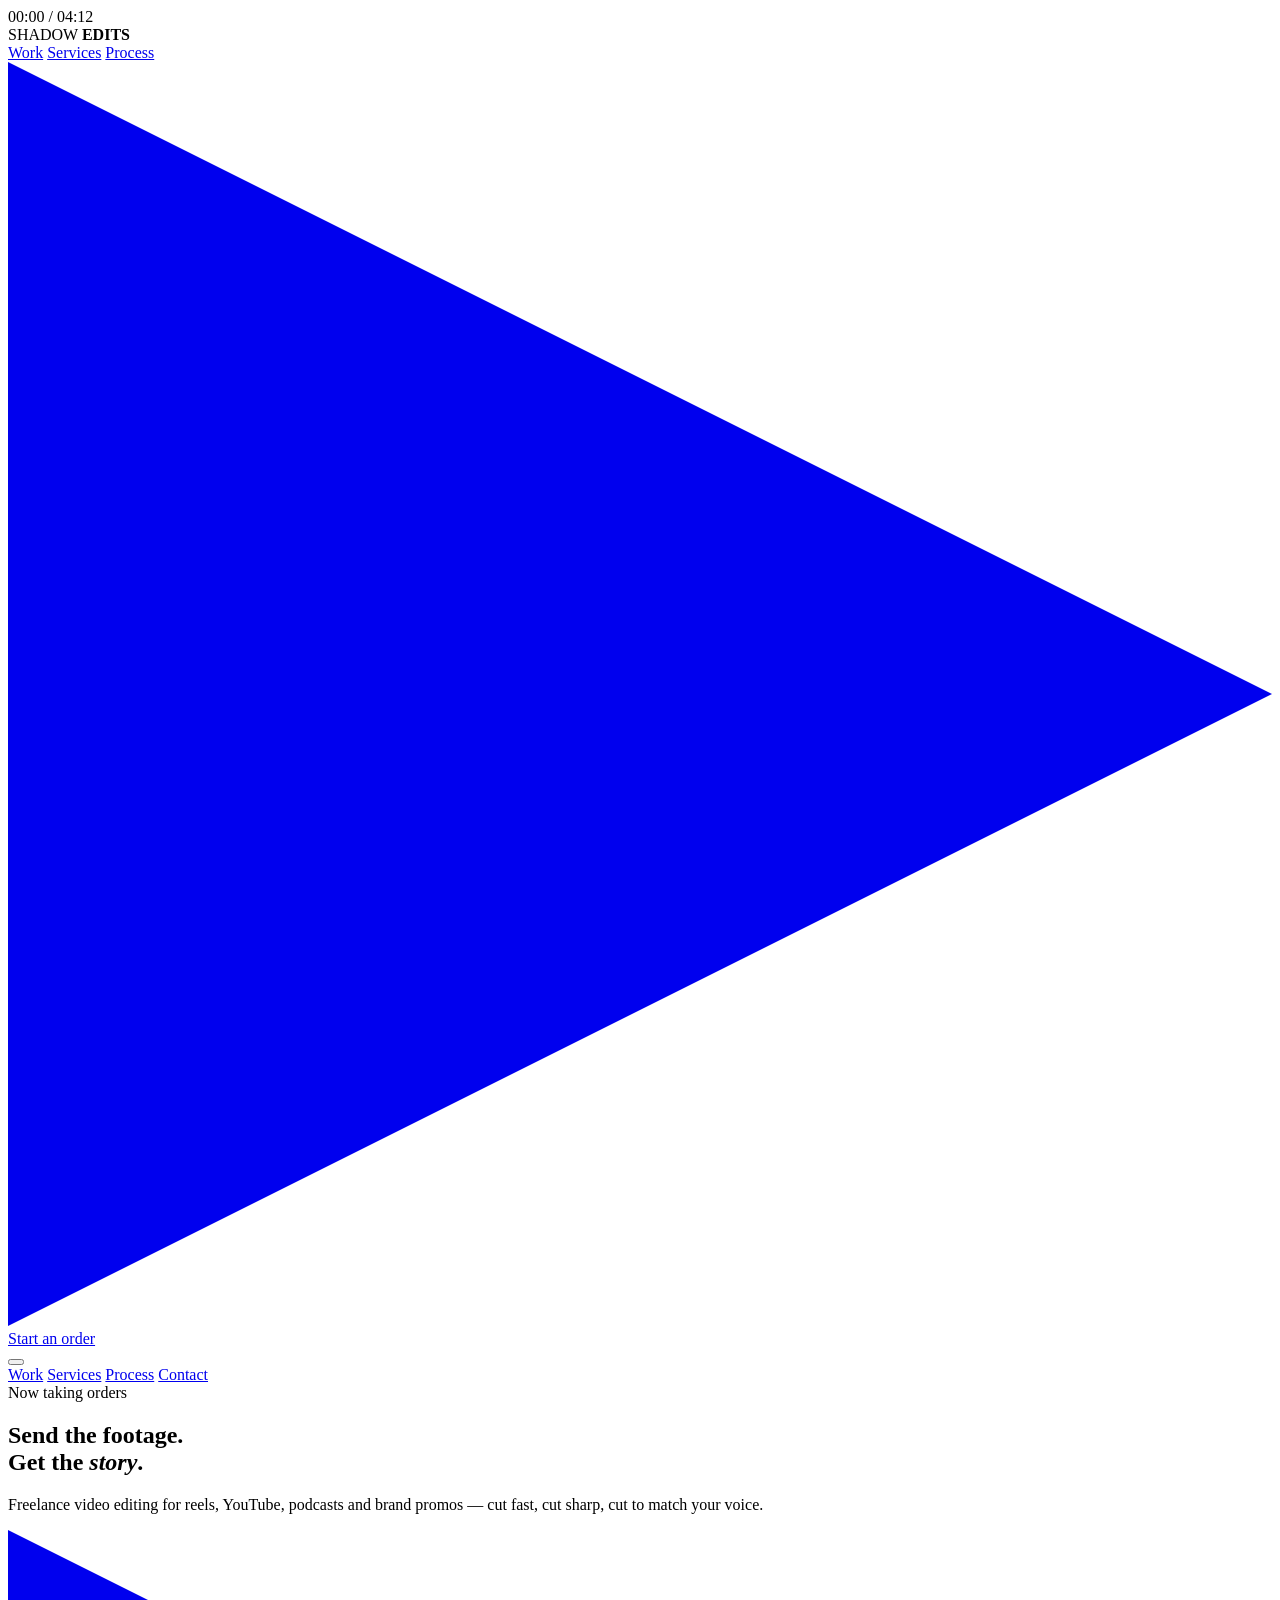
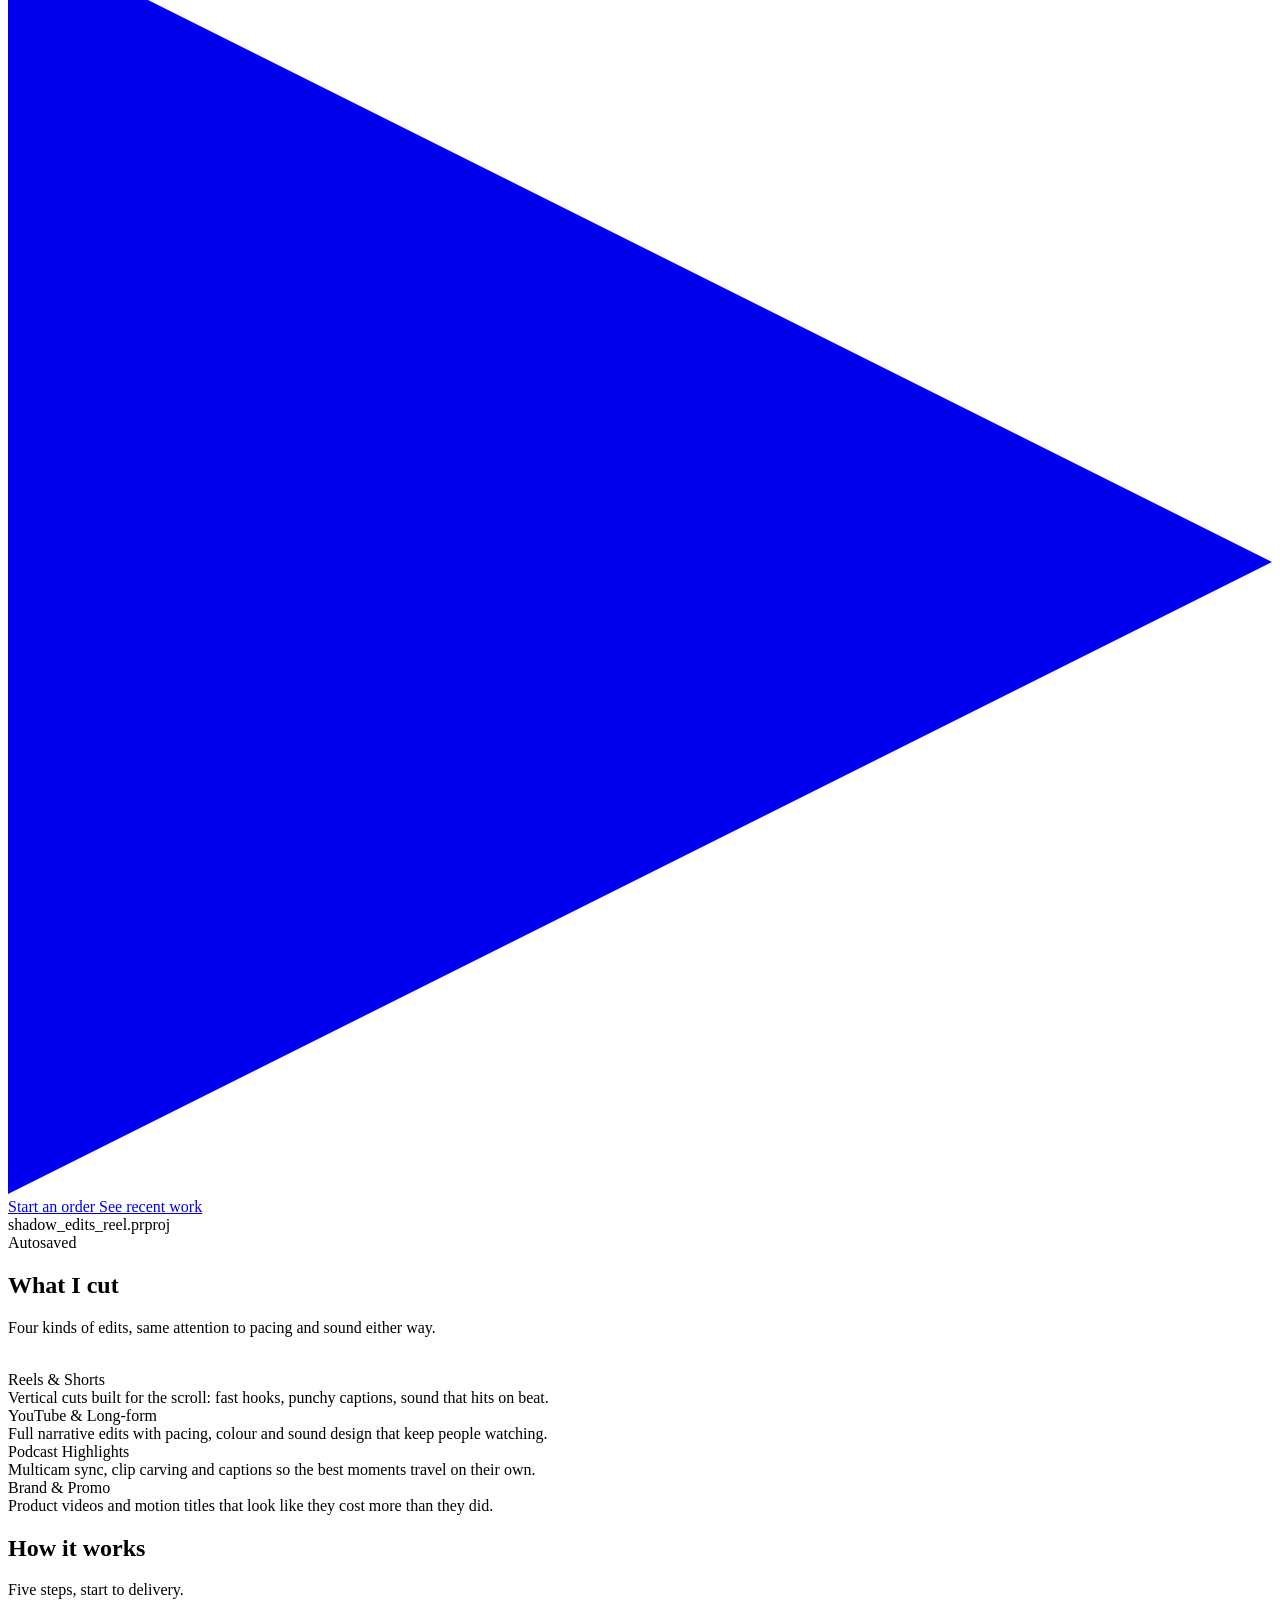
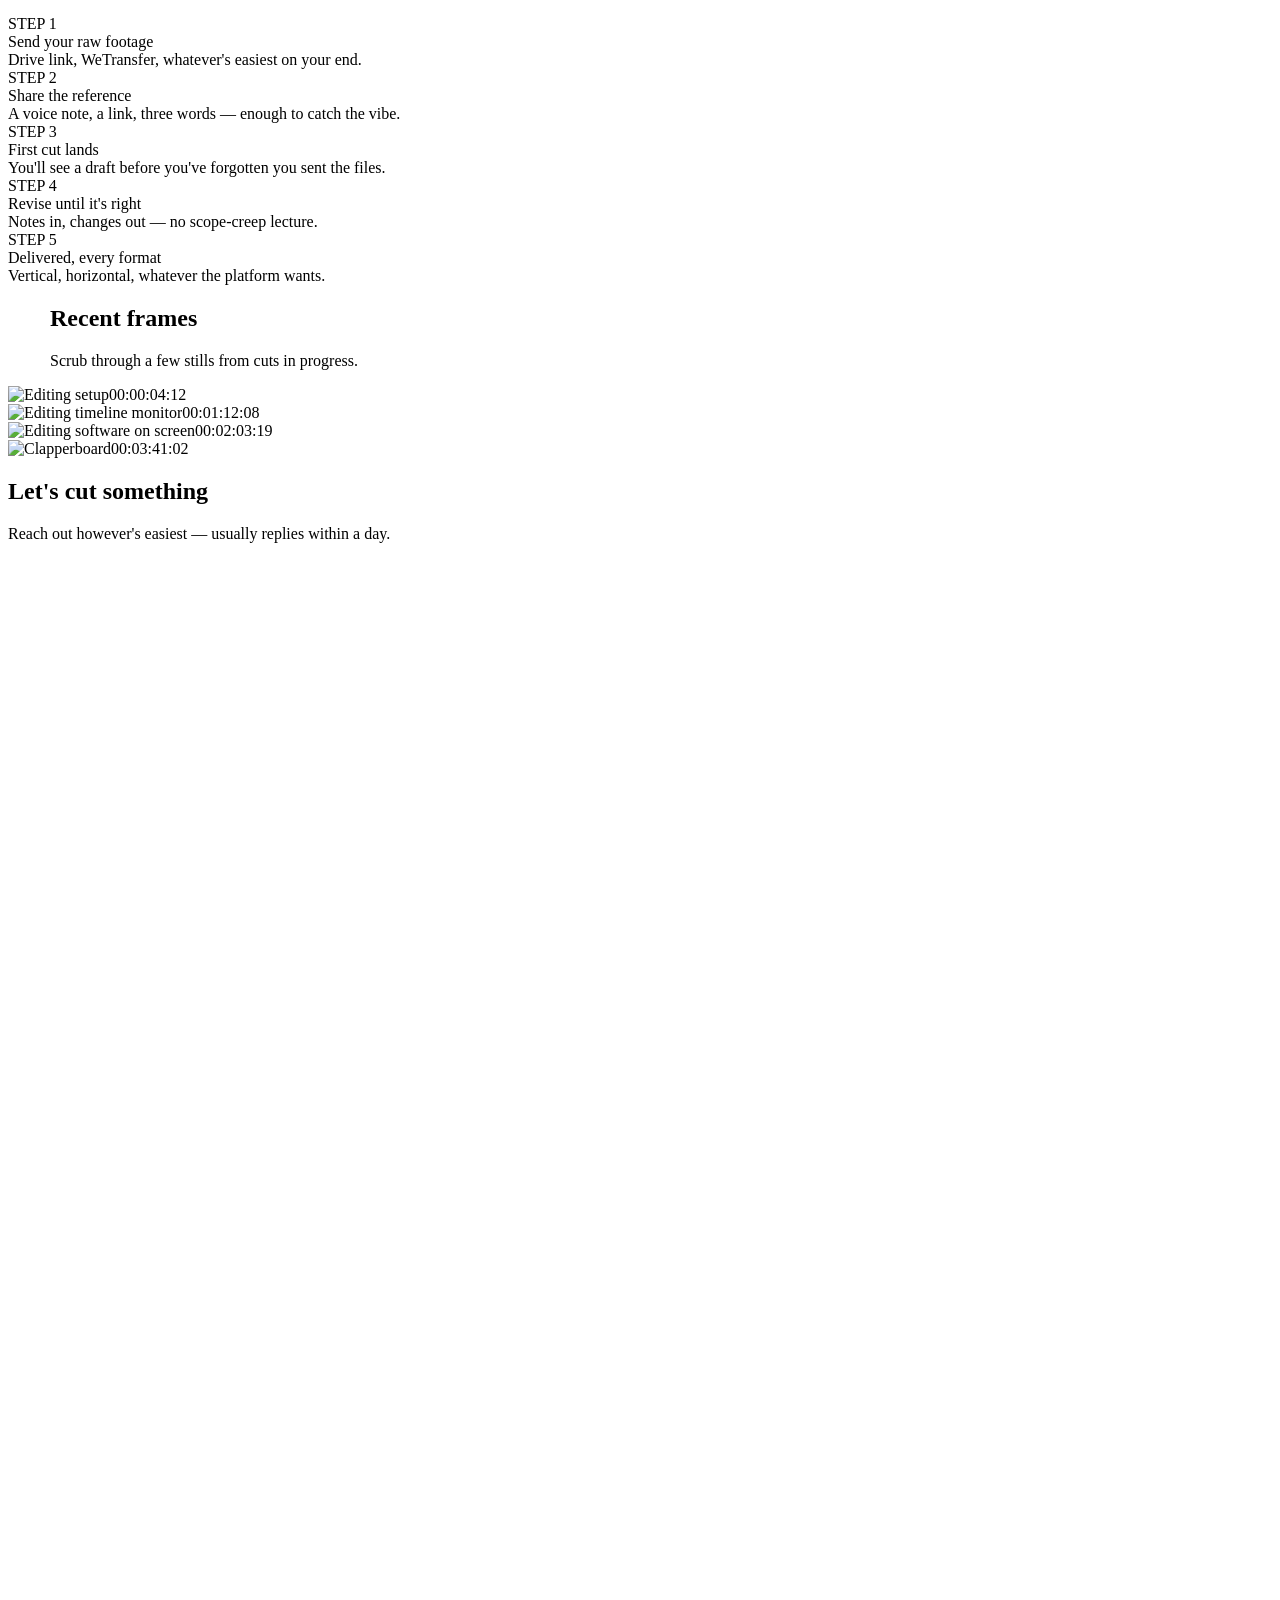
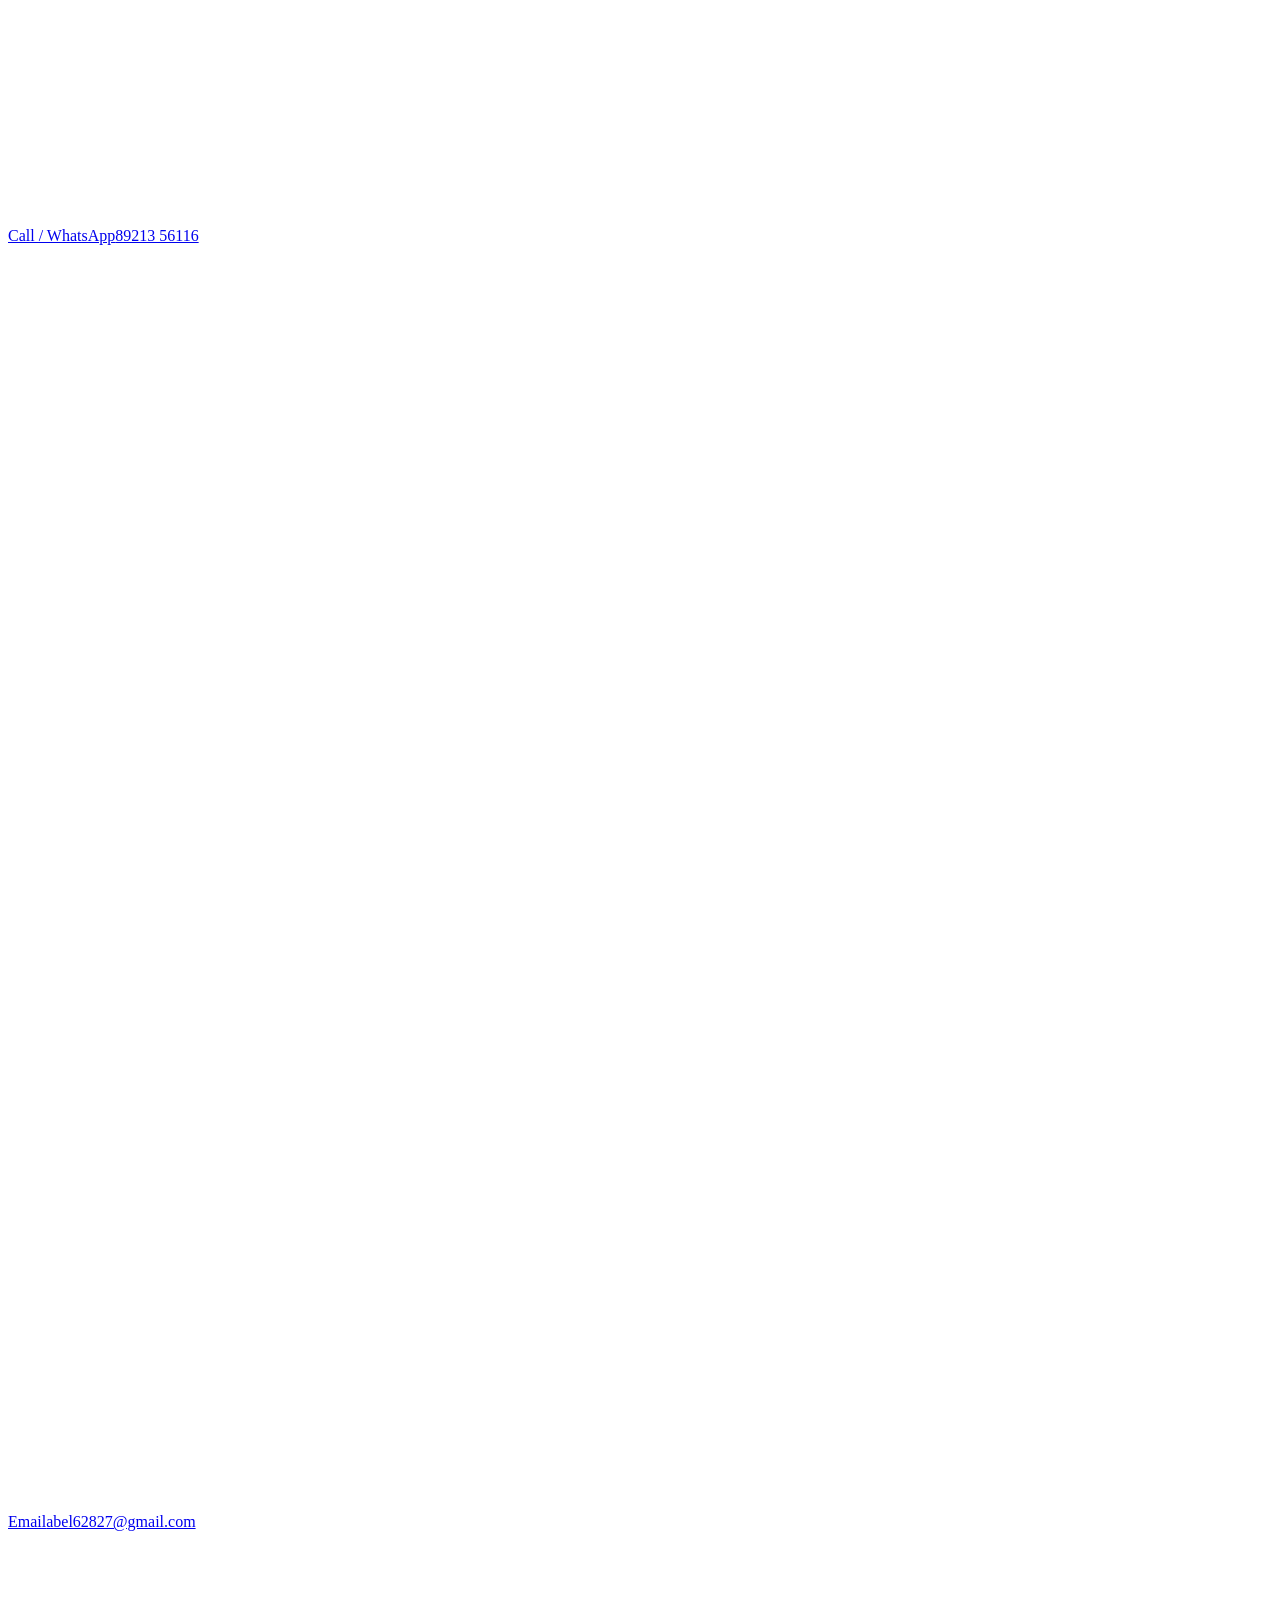
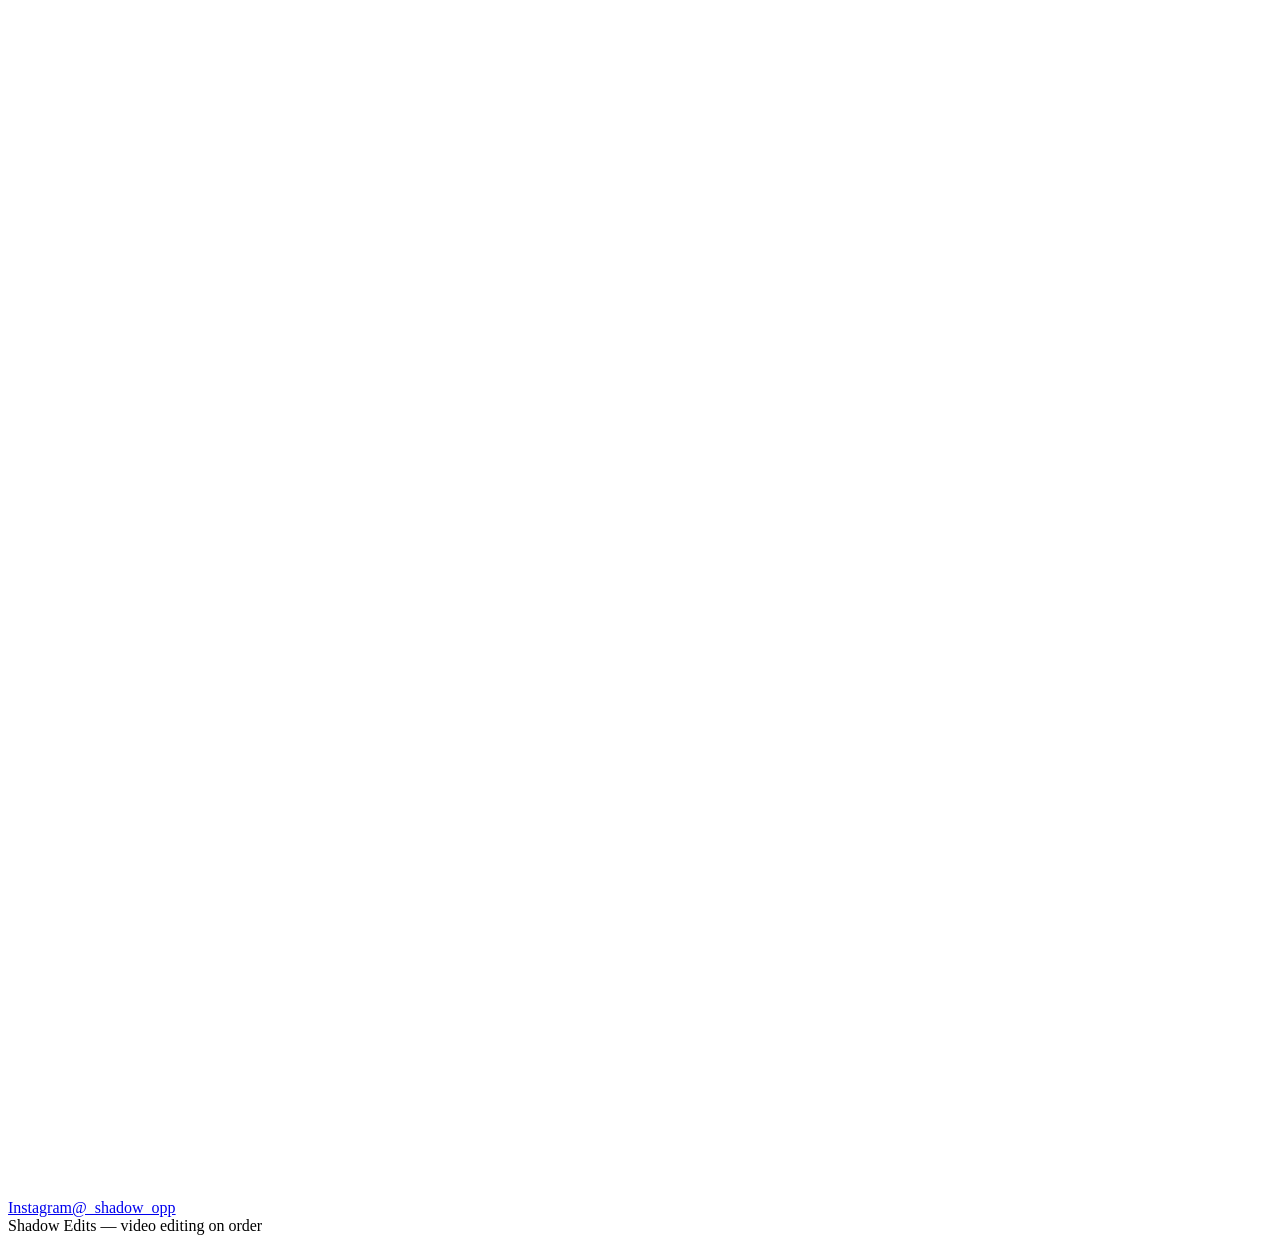
==== index.html @ 0a3d3d5d "Add files via upload" ====
<!DOCTYPE html>
<html lang="en">
<head>
<meta charset="UTF-8">
<meta name="viewport" content="width=device-width, initial-scale=1.0">
<title>Shadow Edits — Video Editing on Order</title>
<meta name="description" content="Freelance video editing for reels, YouTube, podcasts and brand promos. Send the footage, get the cut.">
<link rel="preconnect" href="https://fonts.googleapis.com">
<link rel="preconnect" href="https://fonts.gstatic.com" crossorigin>
<link href="https://fonts.googleapis.com/css2?family=Bebas+Neue&family=Space+Grotesk:wght@400;500;600;700&display=swap" rel="stylesheet">
<link rel="stylesheet" href="css/style.css">
</head>
<body>

  <div class="scrubber"><div class="scrubber-fill" id="scrubFill"></div></div>
  <div class="timecode" id="timecode">00:00 / 04:12</div>

  <header>
    <nav class="wrap">
      <div class="logo"><span class="tally"></span>SHADOW <b>EDITS</b></div>
      <div class="nav-links">
        <a href="#work">Work</a>
        <a href="#services">Services</a>
        <a href="#process">Process</a>
        <a href="#contact" class="nav-cta">
          <svg viewBox="0 0 10 10"><polygon points="0,0 10,5 0,10" fill="currentColor"/></svg>
          Start an order
        </a>
      </div>
      <button class="burger" id="burger" aria-label="Menu"><span></span><span></span></button>
    </nav>
  </header>

  <div class="mobile-menu" id="mobileMenu">
    <a href="#work">Work</a>
    <a href="#services">Services</a>
    <a href="#process">Process</a>
    <a href="#contact">Contact</a>
  </div>

  <section class="hero">
    <div class="wrap hero-inner">
      <div class="kicker"><span class="tally"></span> Now taking orders</div>
      <h1>Send the footage.<br>Get the <em>story</em>.</h1>
      <p>Freelance video editing for reels, YouTube, podcasts and brand promos — cut fast, cut sharp, cut to match your voice.</p>
      <div class="cta-row">
        <a href="#contact" class="btn-primary">
          <svg viewBox="0 0 10 10"><polygon points="0,0 10,5 0,10" fill="currentColor"/></svg>
          Start an order
        </a>
        <a href="#work" class="btn-ghost">See recent work</a>
      </div>

      <div class="chrome-bar">
        <div class="chrome-dots"><span></span><span></span><span></span></div>
        <div class="chrome-file">shadow_edits_reel.prproj</div>
        <div class="chrome-status"><span class="tally"></span>Autosaved</div>
      </div>
    </div>
  </section>

  <section id="services">
    <div class="wrap">
      <div class="section-head">
        <h2>What I cut</h2>
        <p>Four kinds of edits, same attention to pacing and sound either way.</p>
      </div>

      <div class="bento">
        <div class="card card-feature">
          <img src="https://images.unsplash.com/photo-1515634928627-2a4e0dae3ddf?w=1000&auto=format&fit=crop&q=80" alt="">
          <div class="card-body">
            <div class="card-name">Reels &amp; Shorts</div>
            <div class="card-desc">Vertical cuts built for the scroll: fast hooks, punchy captions, sound that hits on beat.</div>
          </div>
        </div>
        <div class="bento-side">
          <div class="card card-small">
            <div class="card-name">YouTube &amp; Long-form</div>
            <div class="card-desc">Full narrative edits with pacing, colour and sound design that keep people watching.</div>
          </div>
          <div class="card card-small">
            <div class="card-name">Podcast Highlights</div>
            <div class="card-desc">Multicam sync, clip carving and captions so the best moments travel on their own.</div>
          </div>
          <div class="card card-small">
            <div class="card-name">Brand &amp; Promo</div>
            <div class="card-desc">Product videos and motion titles that look like they cost more than they did.</div>
          </div>
        </div>
      </div>
    </div>
  </section>

  <section id="process">
    <div class="wrap">
      <div class="section-head">
        <h2>How it works</h2>
        <p>Five steps, start to delivery.</p>
      </div>
      <div class="timeline">
        <div class="step"><div class="step-num">STEP 1</div><div class="step-title">Send your raw footage</div><div class="step-desc">Drive link, WeTransfer, whatever's easiest on your end.</div></div>
        <div class="step"><div class="step-num">STEP 2</div><div class="step-title">Share the reference</div><div class="step-desc">A voice note, a link, three words — enough to catch the vibe.</div></div>
        <div class="step"><div class="step-num">STEP 3</div><div class="step-title">First cut lands</div><div class="step-desc">You'll see a draft before you've forgotten you sent the files.</div></div>
        <div class="step"><div class="step-num">STEP 4</div><div class="step-title">Revise until it's right</div><div class="step-desc">Notes in, changes out — no scope-creep lecture.</div></div>
        <div class="step"><div class="step-num">STEP 5</div><div class="step-title">Delivered, every format</div><div class="step-desc">Vertical, horizontal, whatever the platform wants.</div></div>
      </div>
    </div>
  </section>

  <section id="work">
    <div class="wrap" style="max-width:none;">
      <div class="wrap" style="padding:0;max-width:1180px;margin:0 auto;">
        <div class="section-head">
          <h2>Recent frames</h2>
          <p>Scrub through a few stills from cuts in progress.</p>
        </div>
      </div>
      <div class="reel">
        <div class="frame"><img src="https://images.unsplash.com/photo-1502209877429-d7c6df9eb3f9?w=800&auto=format&fit=crop&q=80" alt="Editing setup"><span class="tc">00:00:04:12</span></div>
        <div class="frame"><img src="https://images.unsplash.com/photo-1574717024653-61fd2cf4d44d?w=800&auto=format&fit=crop&q=80" alt="Editing timeline monitor"><span class="tc">00:01:12:08</span></div>
        <div class="frame"><img src="https://images.unsplash.com/photo-1551302175-952301267d19?w=800&auto=format&fit=crop&q=80" alt="Editing software on screen"><span class="tc">00:02:03:19</span></div>
        <div class="frame"><img src="https://images.unsplash.com/photo-1485846234645-a62644f84728?w=800&auto=format&fit=crop&q=80" alt="Clapperboard"><span class="tc">00:03:41:02</span></div>
      </div>
    </div>
  </section>

  <section id="contact">
    <div class="wrap">
      <div class="section-head">
        <h2>Let's cut something</h2>
        <p>Reach out however's easiest — usually replies within a day.</p>
      </div>

      <div class="contact-card">
        <a class="contact-row" href="tel:8921356116">
          <div class="contact-icon"><svg viewBox="0 0 24 24" fill="none" stroke-width="2" stroke-linecap="round" stroke-linejoin="round"><path d="M22 16.92v3a2 2 0 0 1-2.18 2 19.79 19.79 0 0 1-8.63-3.07 19.5 19.5 0 0 1-6-6 19.79 19.79 0 0 1-3.07-8.67A2 2 0 0 1 4.11 2h3a2 2 0 0 1 2 1.72c.127.96.361 1.903.7 2.81a2 2 0 0 1-.45 2.11L8.09 9.91a16 16 0 0 0 6 6l1.27-1.27a2 2 0 0 1 2.11-.45c.907.339 1.85.573 2.81.7A2 2 0 0 1 22 16.92z"/></svg></div>
          <div class="contact-text"><span class="contact-label">Call / WhatsApp</span><span class="contact-value">89213 56116</span></div>
        </a>
        <a class="contact-row" href="mailto:abel62827@gmail.com">
          <div class="contact-icon"><svg viewBox="0 0 24 24" fill="none" stroke-width="2" stroke-linecap="round" stroke-linejoin="round"><path d="M4 4h16v16H4z"/><path d="m22 6-10 7L2 6"/></svg></div>
          <div class="contact-text"><span class="contact-label">Email</span><span class="contact-value">abel62827@gmail.com</span></div>
        </a>
        <a class="contact-row" href="https://instagram.com/_shadow_opp" target="_blank" rel="noopener">
          <div class="contact-icon"><svg viewBox="0 0 24 24" fill="none" stroke-width="2" stroke-linecap="round" stroke-linejoin="round"><rect x="2" y="2" width="20" height="20" rx="5"/><path d="M16 11.37A4 4 0 1 1 12.63 8 4 4 0 0 1 16 11.37z"/><path d="M17.5 6.5h.01"/></svg></div>
          <div class="contact-text"><span class="contact-label">Instagram</span><span class="contact-value">@_shadow_opp</span></div>
        </a>
      </div>
    </div>
  </section>

  <footer>
    <div class="wrap" style="display:flex;justify-content:space-between;width:100%;flex-wrap:wrap;gap:8px;">
      <span>Shadow Edits — video editing on order</span>
      <span id="year"></span>
    </div>
  </footer>

<script src="js/main.js"></script>

</body>
</html>
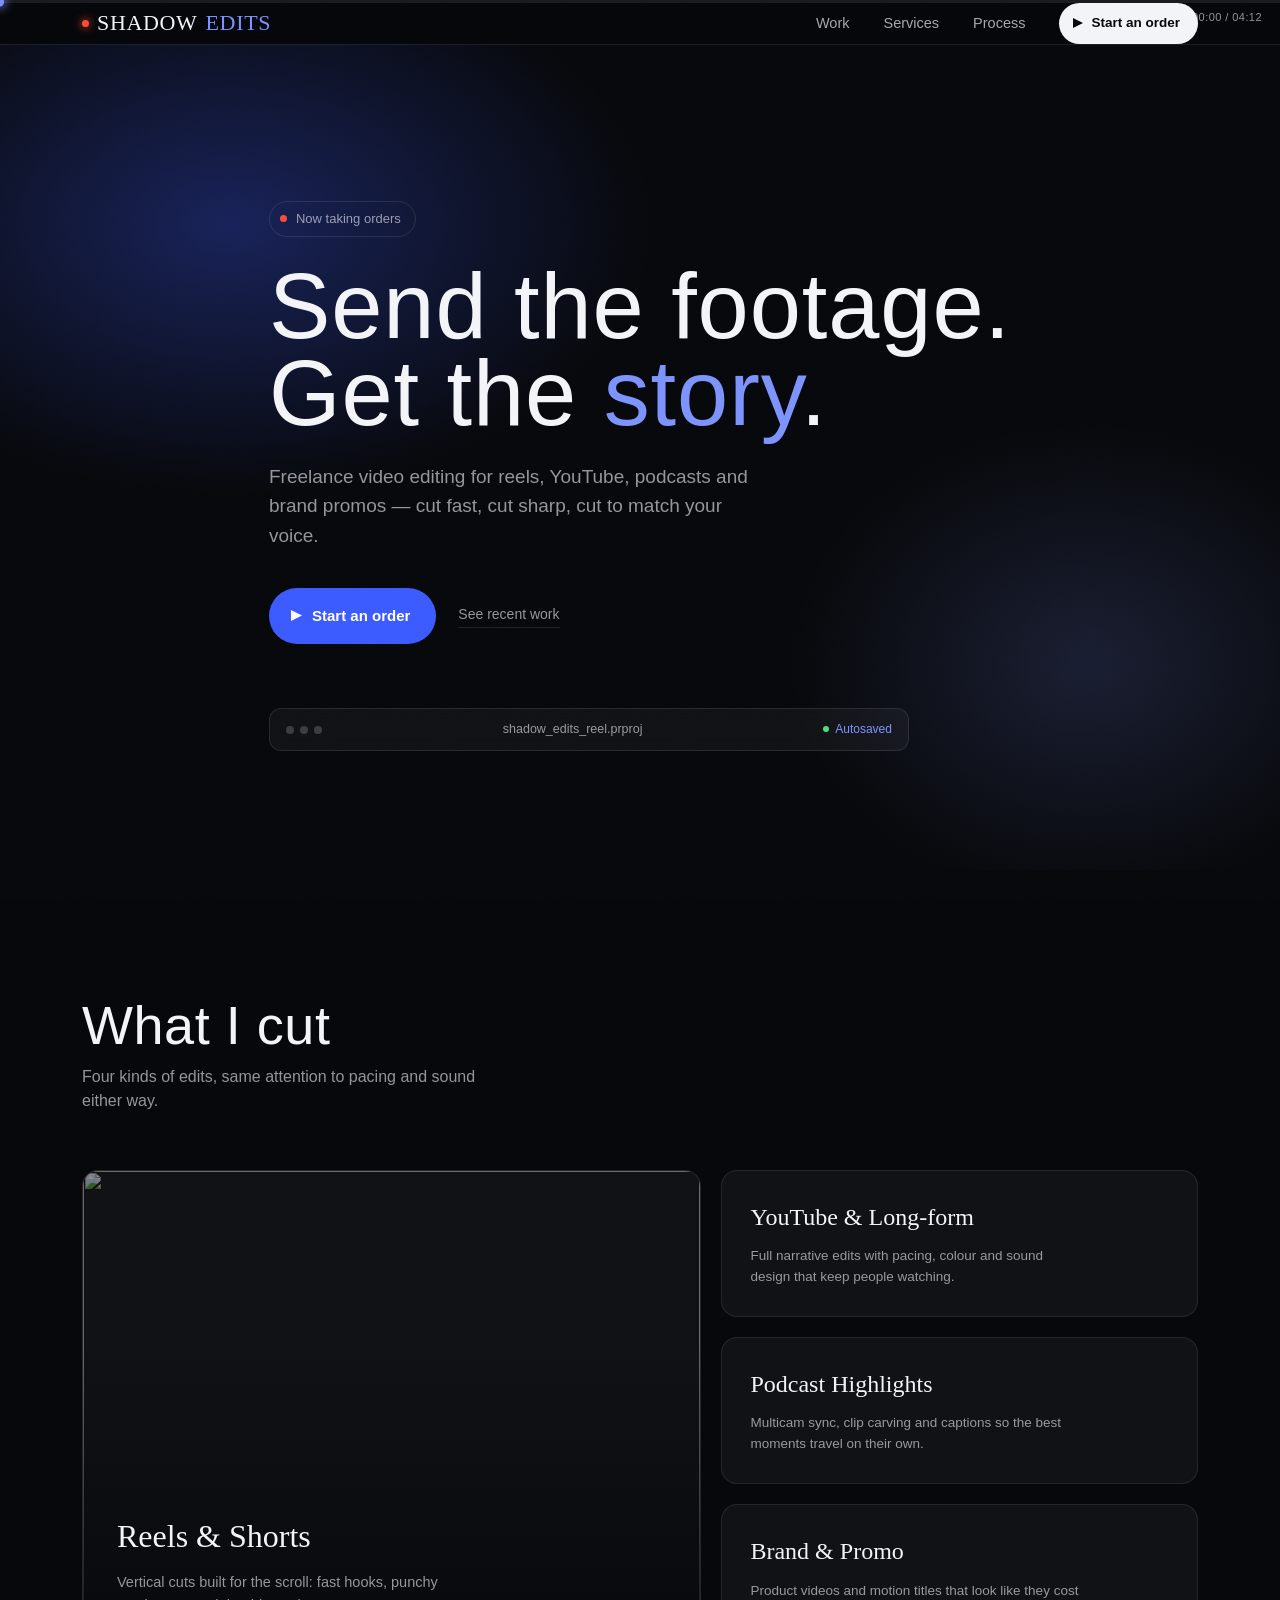
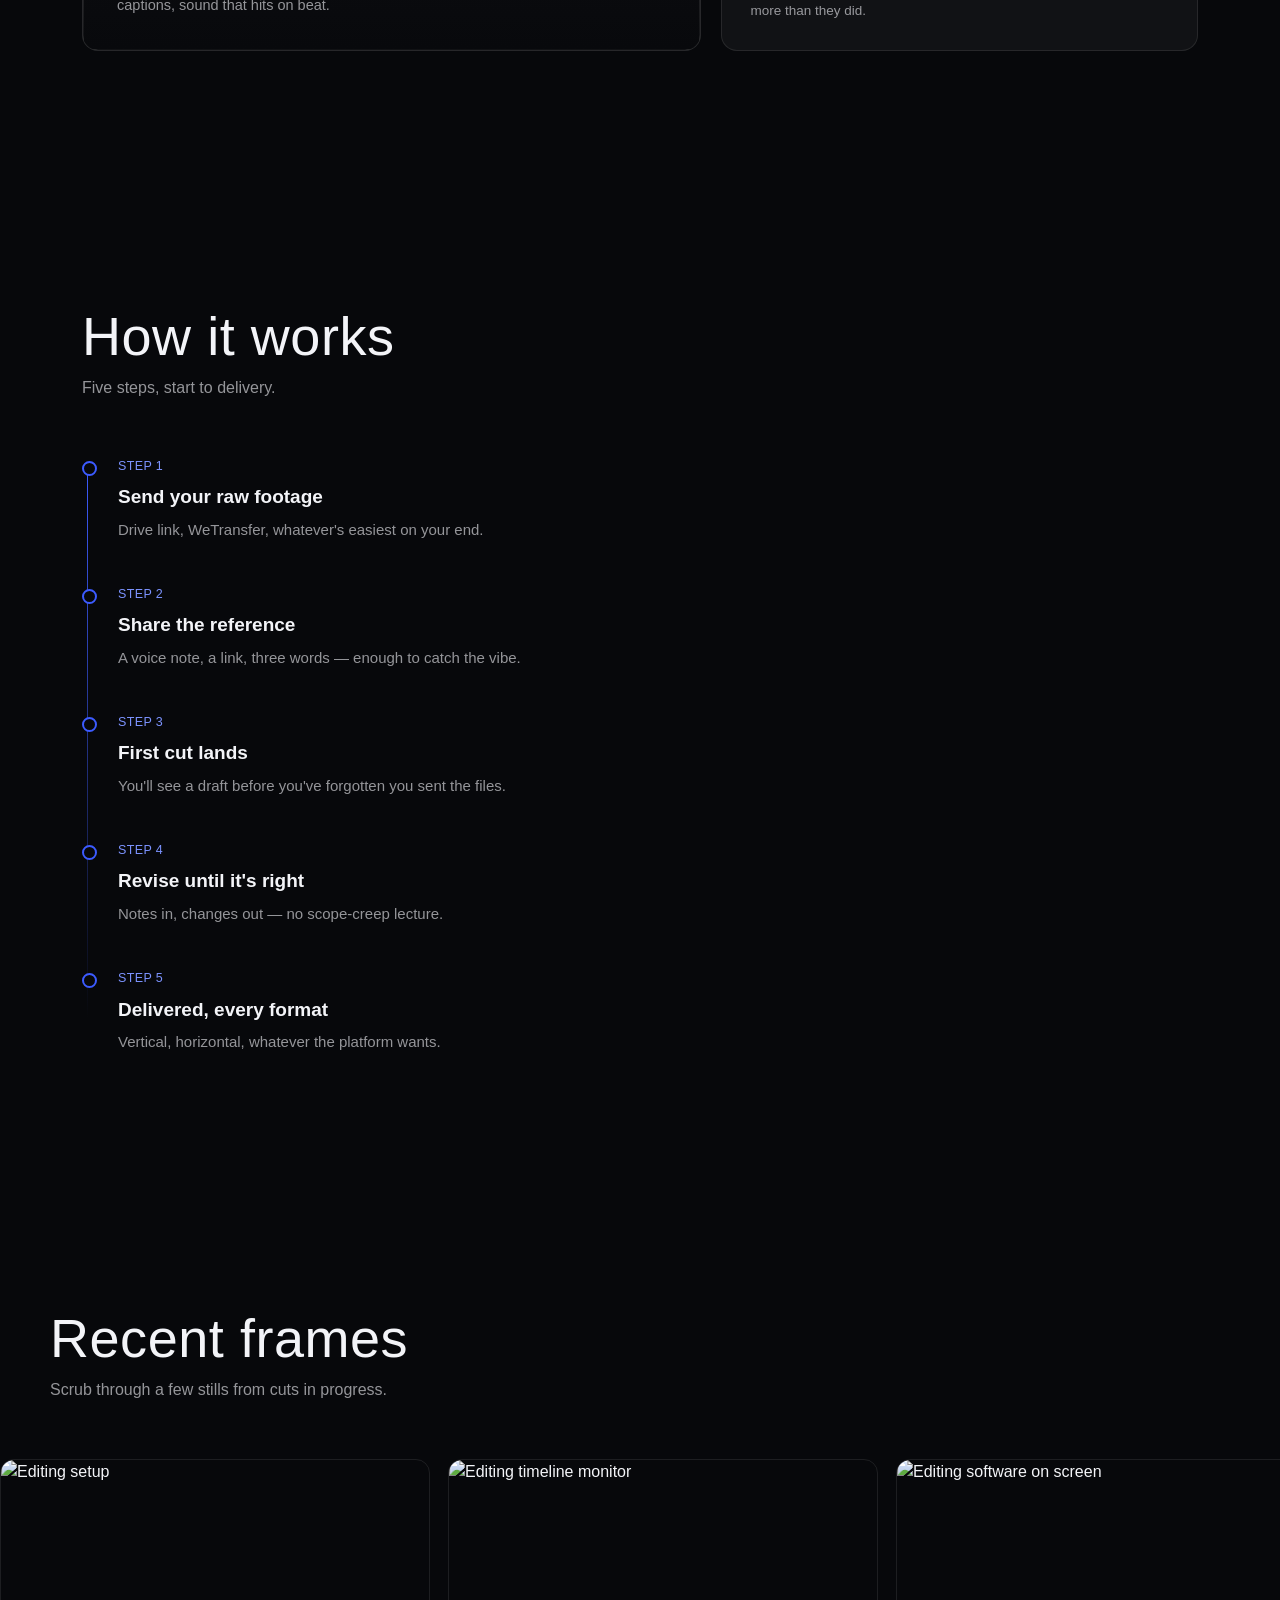
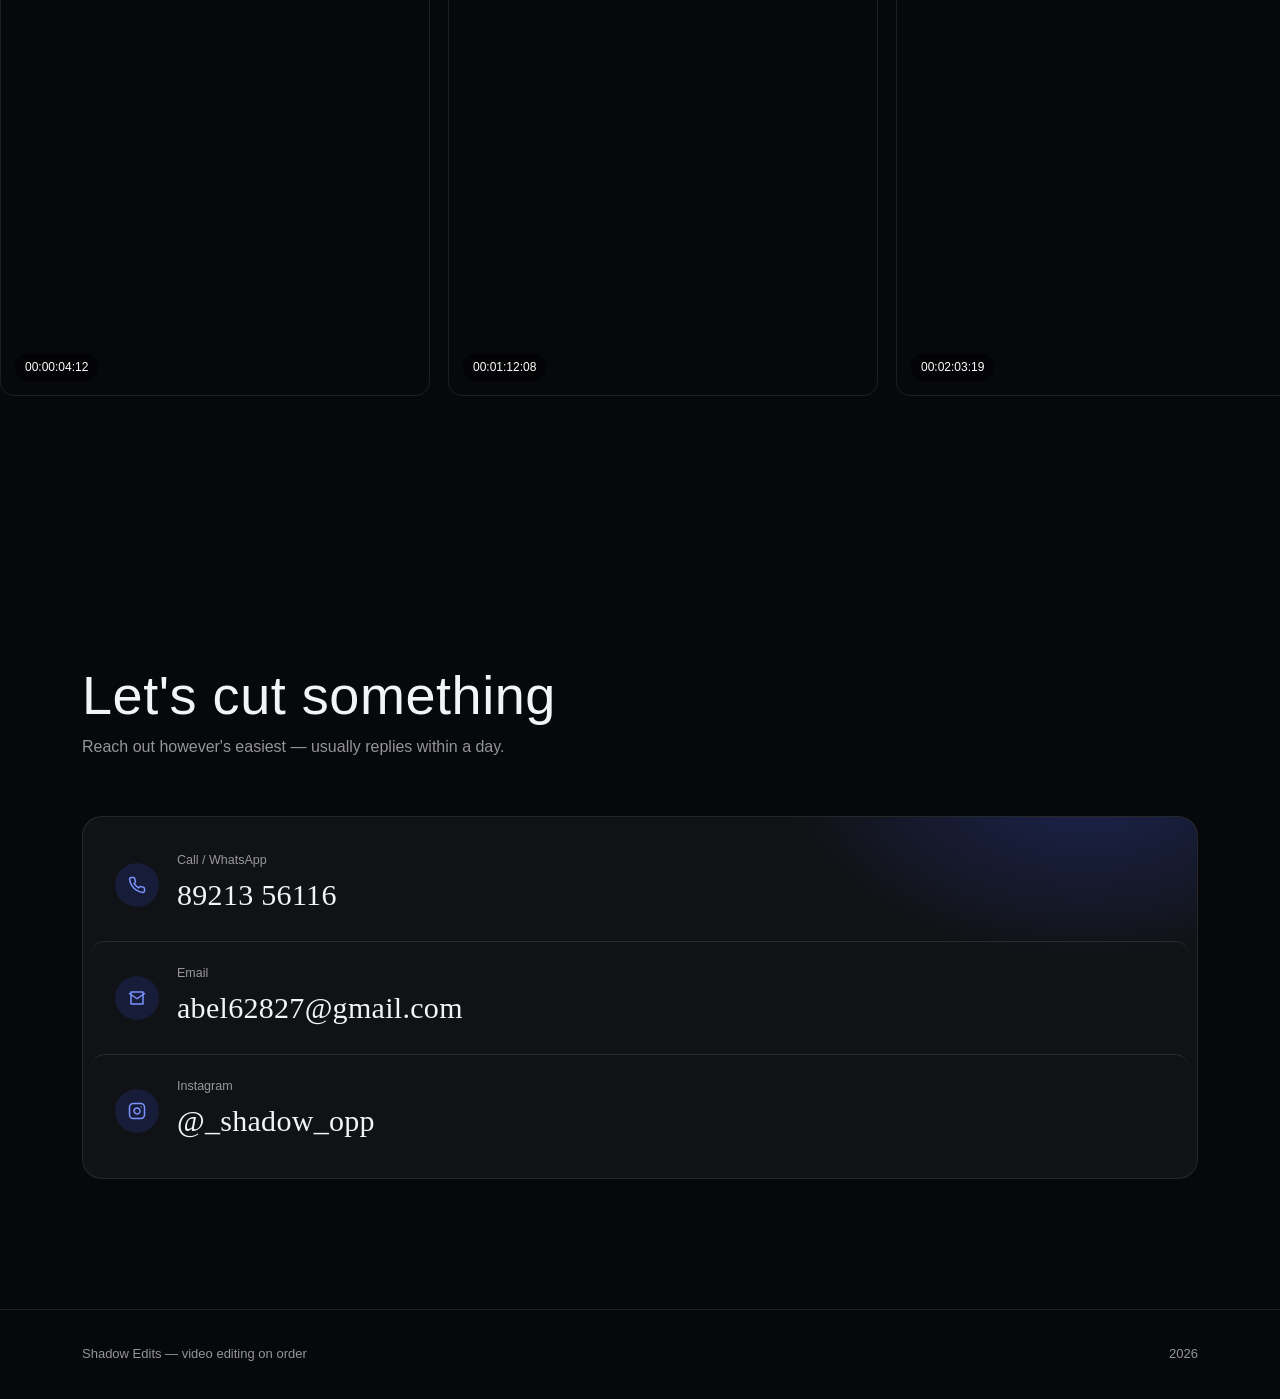
==== commit f388f6f5: "Add files via upload" ====
--- a/index.html
+++ b/index.html
@@ -1,4 +1,17 @@
 <!DOCTYPE html>
+<html>
+
+<head>
+  <meta charset="UTF-8">
+  <meta name="viewport" content="width=device-width, initial-scale=1">
+  <title></title>
+</head>
+
+<body>
+  
+</body>
+
+</html><!DOCTYPE html>
 <html lang="en">
 <head>
 <meta charset="UTF-8">
@@ -8,7 +21,301 @@
 <link rel="preconnect" href="https://fonts.googleapis.com">
 <link rel="preconnect" href="https://fonts.gstatic.com" crossorigin>
 <link href="https://fonts.googleapis.com/css2?family=Bebas+Neue&family=Space+Grotesk:wght@400;500;600;700&display=swap" rel="stylesheet">
-<link rel="stylesheet" href="css/style.css">
+<style>
+  :root{
+    --ink:#07080B;
+    --ink-2:#0D0F15;
+    --glass:rgba(255,255,255,0.045);
+    --glass-brd:rgba(255,255,255,0.09);
+    --text:#F3F4F8;
+    --muted:rgba(243,244,248,0.6);
+    --blue:#3C5BFF;
+    --blue-glow:#7C93FF;
+    --tally:#FF4B36;
+    --line:rgba(255,255,255,0.1);
+  }
+
+  *{margin:0;padding:0;box-sizing:border-box;}
+  html{scroll-behavior:smooth;}
+  ::selection{background:var(--blue);color:#fff;}
+
+  body{
+    font-family:'Space Grotesk', sans-serif;
+    background:var(--ink);
+    color:var(--text);
+    line-height:1.55;
+    overflow-x:hidden;
+    position:relative;
+  }
+
+  /* film grain */
+  body::before{
+    content:'';position:fixed;inset:0;z-index:2;pointer-events:none;
+    opacity:0.035;mix-blend-mode:overlay;
+    background-image:url("data:image/svg+xml,%3Csvg xmlns='http://www.w3.org/2000/svg' width='120' height='120'%3E%3Cfilter id='n'%3E%3CfeTurbulence type='fractalNoise' baseFrequency='0.9' numOctaves='2' stitchTiles='stitch'/%3E%3C/filter%3E%3Crect width='100%25' height='100%25' filter='url(%23n)'/%3E%3C/svg%3E");
+  }
+
+  h1,h2, .display{
+    font-family:'Bebas Neue', sans-serif;
+    letter-spacing:0.01em;
+    line-height:0.94;
+    font-weight:400;
+  }
+
+  a{color:inherit;text-decoration:none;}
+  img{display:block;max-width:100%;}
+  button{font-family:inherit;}
+
+  :focus-visible{outline:2px solid var(--blue-glow);outline-offset:3px;}
+
+  .wrap{max-width:1180px;margin:0 auto;padding:0 32px;}
+
+  /* ---------- Scrubber (scroll progress as a timeline) ---------- */
+  .scrubber{
+    position:fixed;top:0;left:0;right:0;height:3px;z-index:300;
+    background:rgba(255,255,255,0.08);
+  }
+  .scrubber-fill{
+    height:100%;width:0%;
+    background:linear-gradient(90deg, var(--blue), var(--blue-glow));
+    position:relative;
+  }
+  .scrubber-fill::after{
+    content:'';position:absolute;right:-4px;top:50%;translate:0 -50%;
+    width:9px;height:9px;border-radius:50%;
+    background:var(--blue-glow);
+    box-shadow:0 0 10px 2px rgba(124,147,255,0.7);
+  }
+  .timecode{
+    position:fixed;top:9px;right:18px;z-index:300;
+    font-size:11px;letter-spacing:0.04em;color:var(--muted);
+    font-variant-numeric:tabular-nums;
+    display:none;
+  }
+  @media(min-width:640px){ .timecode{display:block;} }
+
+  /* ---------- Nav ---------- */
+  header{
+    position:sticky;top:3px;z-index:200;
+    background:rgba(7,8,11,0.7);
+    backdrop-filter:blur(14px) saturate(1.4);
+    border-bottom:1px solid var(--line);
+  }
+  nav{
+    display:flex;align-items:center;justify-content:space-between;
+    padding:16px 32px;max-width:1180px;margin:0 auto;
+  }
+  .logo{font-family:'Bebas Neue';font-size:22px;letter-spacing:0.03em;display:flex;align-items:center;gap:8px;}
+  .logo .tally{width:7px;height:7px;border-radius:50%;background:var(--tally);box-shadow:0 0 8px 1px rgba(255,75,54,0.7);}
+  .logo b{color:var(--blue-glow);font-weight:400;}
+
+  .nav-links{display:flex;gap:34px;align-items:center;font-size:14.5px;}
+  .nav-links a:not(.nav-cta){opacity:0.68;transition:opacity .2s;position:relative;}
+  .nav-links a:not(.nav-cta):hover{opacity:1;}
+  .nav-cta{
+    display:inline-flex;align-items:center;gap:8px;
+    background:var(--text);color:var(--ink);
+    padding:10px 18px 10px 14px;border-radius:100px;
+    font-size:13.5px;font-weight:600;
+    transition:background .2s, color .2s, box-shadow .2s;
+  }
+  .nav-cta svg{width:10px;height:10px;}
+  .nav-cta:hover{background:var(--blue);color:#fff;box-shadow:0 0 24px rgba(60,91,255,0.5);}
+
+  .burger{display:none;width:34px;height:34px;position:relative;cursor:pointer;border:none;background:none;}
+  .burger span{
+    position:absolute;left:6px;right:6px;height:2px;background:var(--text);
+    transition:transform .3s ease, opacity .3s ease;
+  }
+  .burger span:nth-child(1){top:12px;}
+  .burger span:nth-child(2){top:20px;}
+  .burger.open span:nth-child(1){transform:translateY(8px) rotate(45deg);}
+  .burger.open span:nth-child(2){transform:translateY(0px) rotate(-45deg);}
+
+  .mobile-menu{
+    position:fixed;inset:0;background:var(--ink-2);z-index:190;
+    display:flex;flex-direction:column;justify-content:center;gap:28px;padding:32px;
+    transform:translateY(-100%);transition:transform .45s cubic-bezier(.77,0,.18,1);
+  }
+  .mobile-menu.open{transform:translateY(0);}
+  .mobile-menu a{font-family:'Bebas Neue';font-size:38px;}
+
+  /* ---------- Hero ---------- */
+  .hero{
+    position:relative;min-height:92vh;display:flex;align-items:center;
+    padding:80px 0 40px;
+  }
+  .hero::before{
+    content:'';position:absolute;inset:0;z-index:0;
+    background:
+      radial-gradient(650px 420px at 18% 22%, rgba(60,91,255,0.32), transparent 65%),
+      radial-gradient(500px 400px at 85% 75%, rgba(124,147,255,0.16), transparent 60%);
+  }
+  .hero-inner{position:relative;z-index:1;max-width:820px;}
+  .kicker{
+    display:inline-flex;align-items:center;gap:9px;
+    font-size:13px;color:var(--muted);margin-bottom:26px;
+    border:1px solid var(--line);padding:7px 14px 7px 10px;border-radius:100px;
+  }
+  .kicker .tally{width:7px;height:7px;border-radius:50%;background:var(--tally);animation:blink 1.8s infinite;}
+  @keyframes blink{0%,100%{opacity:1;}50%{opacity:0.2;}}
+
+  .hero h1{font-size:clamp(46px,7.4vw,92px);margin-bottom:26px;}
+  .hero h1 em{font-style:normal;color:var(--blue-glow);}
+  .hero p{font-size:clamp(16px,1.6vw,19px);color:var(--muted);max-width:46ch;margin-bottom:38px;}
+
+  .cta-row{display:flex;align-items:center;gap:22px;flex-wrap:wrap;}
+  .btn-primary{
+    display:inline-flex;align-items:center;gap:10px;
+    background:var(--blue);color:#fff;
+    padding:16px 26px 16px 22px;border-radius:100px;
+    font-size:15px;font-weight:600;
+    transition:transform .25s ease, box-shadow .25s ease, background .25s ease;
+    box-shadow:0 0 0 rgba(60,91,255,0);
+  }
+  .btn-primary svg{width:11px;height:11px;fill:#fff;}
+  .btn-primary:hover{transform:translateY(-2px);box-shadow:0 12px 34px rgba(60,91,255,0.45);}
+  .btn-ghost{
+    font-size:14px;color:var(--muted);border-bottom:1px solid var(--line);padding-bottom:2px;
+    transition:color .2s, border-color .2s;
+  }
+  .btn-ghost:hover{color:var(--text);border-color:var(--text);}
+
+  /* window-chrome strip */
+  .chrome-bar{
+    margin-top:64px;position:relative;z-index:1;
+    border:1px solid var(--line);border-radius:12px;
+    background:var(--glass);backdrop-filter:blur(8px);
+    padding:11px 16px;display:flex;align-items:center;justify-content:space-between;
+    max-width:640px;
+  }
+  .chrome-dots{display:flex;gap:6px;}
+  .chrome-dots span{width:8px;height:8px;border-radius:50%;background:rgba(255,255,255,0.18);}
+  .chrome-file{font-size:12.5px;color:var(--muted);font-variant-numeric:tabular-nums;}
+  .chrome-status{font-size:12px;color:var(--blue-glow);display:flex;align-items:center;gap:6px;}
+  .chrome-status .tally{width:6px;height:6px;border-radius:50%;background:#4ADE80;}
+
+  /* ---------- Section basics ---------- */
+  section{padding:130px 0;position:relative;}
+  .section-head{margin-bottom:56px;max-width:640px;}
+  .section-head h2{font-size:clamp(34px,4.4vw,54px);margin-bottom:14px;}
+  .section-head p{color:var(--muted);font-size:16px;max-width:48ch;}
+
+  /* ---------- Bento services ---------- */
+  .bento{display:grid;grid-template-columns:1.3fr 1fr;gap:20px;}
+  .bento-side{display:flex;flex-direction:column;gap:20px;}
+  .card{
+    position:relative;border:1px solid var(--glass-brd);background:var(--glass);
+    border-radius:16px;overflow:hidden;padding:28px;
+    transition:border-color .3s ease, transform .3s ease;
+  }
+  .card:hover{border-color:rgba(124,147,255,0.5);}
+  .card-feature{
+    grid-row:span 1;min-height:460px;display:flex;flex-direction:column;justify-content:flex-end;
+    padding:34px;
+  }
+  .card-feature img{
+    position:absolute;inset:0;width:100%;height:100%;object-fit:cover;z-index:0;
+    filter:brightness(0.55) saturate(0.9);
+    transition:transform .6s ease, filter .6s ease;
+  }
+  .card-feature:hover img{transform:scale(1.06);filter:brightness(0.4) saturate(1);}
+  .card-feature::after{
+    content:'';position:absolute;inset:0;z-index:0;
+    background:linear-gradient(0deg, rgba(7,8,11,0.9), transparent 65%);
+  }
+  .card-feature .card-body{position:relative;z-index:1;}
+  .card-name{font-family:'Bebas Neue';font-size:32px;margin-bottom:10px;}
+  .card-desc{font-size:14.5px;color:var(--muted);max-width:44ch;}
+  .card-small{min-height:135px;justify-content:center;}
+  .card-small .card-name{font-size:24px;}
+  .card-small .card-desc{font-size:13.5px;}
+
+  @media(max-width:860px){
+    .bento{grid-template-columns:1fr;}
+    .card-feature{min-height:340px;}
+  }
+
+  /* ---------- Process timeline ---------- */
+  .timeline{position:relative;padding-left:36px;}
+  .timeline::before{
+    content:'';position:absolute;left:5px;top:6px;bottom:6px;width:1px;
+    background:linear-gradient(var(--blue), transparent 95%);
+  }
+  .step{position:relative;padding-bottom:44px;}
+  .step:last-child{padding-bottom:0;}
+  .step::before{
+    content:'';position:absolute;left:-36px;top:4px;width:11px;height:11px;border-radius:50%;
+    background:var(--ink);border:2px solid var(--blue);
+  }
+  .step-num{font-size:12.5px;color:var(--blue-glow);font-variant-numeric:tabular-nums;margin-bottom:6px;letter-spacing:0.03em;}
+  .step-title{font-size:19px;font-weight:600;margin-bottom:6px;}
+  .step-desc{font-size:15px;color:var(--muted);max-width:52ch;}
+
+  /* ---------- Portfolio reel ---------- */
+  .reel{
+    display:flex;gap:18px;overflow-x:auto;scroll-snap-type:x mandatory;
+    padding-bottom:14px;margin:0 -32px;padding-left:32px;padding-right:32px;
+    -webkit-overflow-scrolling:touch;
+  }
+  .reel::-webkit-scrollbar{height:5px;}
+  .reel::-webkit-scrollbar-thumb{background:var(--line);border-radius:10px;}
+  .frame{
+    position:relative;flex:0 0 auto;width:min(78vw,430px);aspect-ratio:4/5;
+    border-radius:14px;overflow:hidden;scroll-snap-align:start;
+    border:1px solid var(--glass-brd);
+  }
+  .frame img{width:100%;height:100%;object-fit:cover;filter:saturate(0.9);}
+  .frame .tc{
+    position:absolute;left:14px;bottom:14px;font-size:12px;
+    font-variant-numeric:tabular-nums;color:#fff;
+    background:rgba(0,0,0,0.5);padding:5px 10px;border-radius:100px;
+    backdrop-filter:blur(4px);
+  }
+
+  /* ---------- Contact ---------- */
+  .contact-card{
+    border:1px solid var(--glass-brd);background:var(--glass);border-radius:20px;
+    padding:12px 8px;position:relative;overflow:hidden;
+  }
+  .contact-card::before{
+    content:'';position:absolute;inset:0;z-index:0;
+    background:radial-gradient(500px 300px at 90% -10%, rgba(60,91,255,0.25), transparent 60%);
+  }
+  .contact-row{
+    position:relative;z-index:1;
+    display:flex;align-items:center;gap:18px;
+    padding:22px 24px;border-radius:14px;
+    transition:background .25s ease, padding-left .25s ease;
+  }
+  .contact-row:hover{background:rgba(255,255,255,0.05);padding-left:30px;}
+  .contact-row + .contact-row{border-top:1px solid var(--line);}
+  .contact-icon{
+    width:44px;height:44px;border-radius:50%;background:rgba(60,91,255,0.15);
+    display:flex;align-items:center;justify-content:center;flex-shrink:0;
+  }
+  .contact-icon svg{width:18px;height:18px;stroke:var(--blue-glow);}
+  .contact-text{display:flex;flex-direction:column;gap:2px;}
+  .contact-label{font-size:12.5px;color:var(--muted);}
+  .contact-value{font-family:'Bebas Neue';font-size:clamp(20px,3vw,30px);letter-spacing:0.01em;}
+
+  footer{
+    padding:34px 0;color:var(--muted);font-size:13px;
+    display:flex;justify-content:space-between;flex-wrap:wrap;gap:8px;
+    border-top:1px solid var(--line);
+  }
+
+  @media(max-width:860px){
+    .nav-links{display:none;}
+    .burger{display:block;}
+    section{padding:88px 0;}
+    .wrap{padding:0 22px;}
+  }
+
+  @media (prefers-reduced-motion: reduce){
+    *{animation-duration:0.01ms !important; transition-duration:0.01ms !important;}
+  }
+</style>
 </head>
 <body>
 
@@ -156,7 +463,35 @@
     </div>
   </footer>
 
-<script src="js/main.js"></script>
+<script>
+  // scroll scrubber
+  const fill = document.getElementById('scrubFill');
+  const tc = document.getElementById('timecode');
+  const totalSeconds = 4*60+12;
+  function fmt(s){const m=Math.floor(s/60);const ss=Math.floor(s%60);return String(m).padStart(2,'0')+':'+String(ss).padStart(2,'0');}
+  function onScroll(){
+    const h = document.documentElement;
+    const pct = h.scrollTop / (h.scrollHeight - h.clientHeight);
+    const p = Math.min(Math.max(pct,0),1);
+    fill.style.width = (p*100)+'%';
+    tc.textContent = fmt(p*totalSeconds)+' / '+fmt(totalSeconds);
+  }
+  document.addEventListener('scroll', onScroll, {passive:true});
+  onScroll();
+
+  // mobile menu
+  const burger = document.getElementById('burger');
+  const menu = document.getElementById('mobileMenu');
+  burger.addEventListener('click', () => {
+    burger.classList.toggle('open');
+    menu.classList.toggle('open');
+  });
+  menu.querySelectorAll('a').forEach(a => a.addEventListener('click', () => {
+    burger.classList.remove('open'); menu.classList.remove('open');
+  }));
+
+  document.getElementById('year').textContent = new Date().getFullYear();
+</script>
 
 </body>
 </html>
